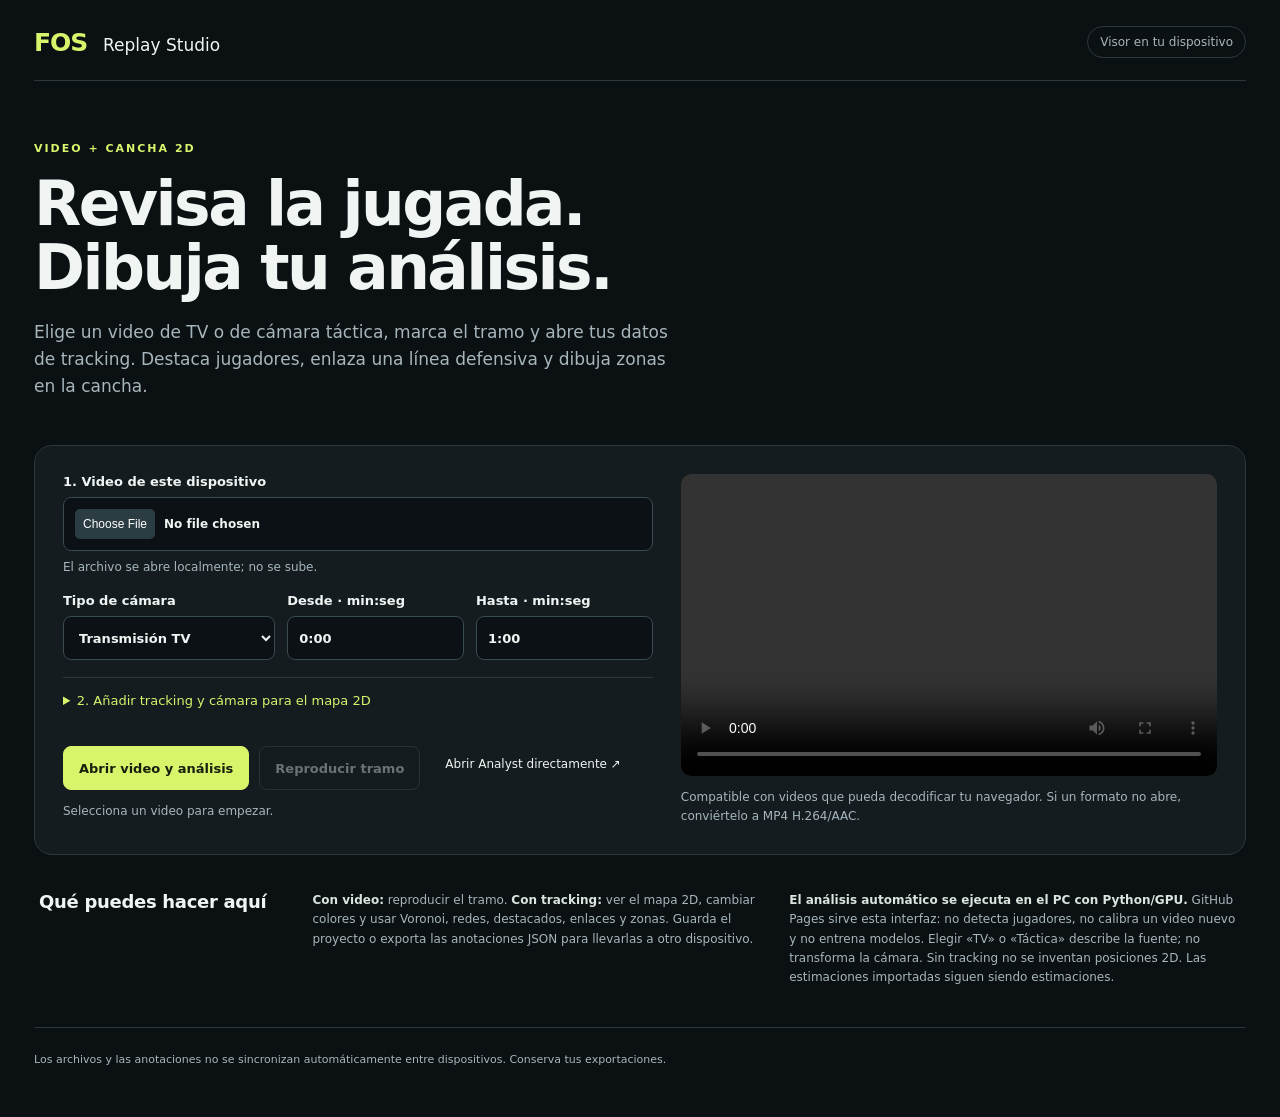
==== index.html @ 3560a3fd "Publish FOS static video and 2D analysis interface" ====
<!doctype html>
<html lang="es"><head><meta charset="utf-8"><meta name="viewport" content="width=device-width,initial-scale=1">
<meta http-equiv="Content-Security-Policy" content="default-src 'self'; script-src 'self'; style-src 'self'; img-src 'self' data: blob:; media-src 'self' blob:; connect-src 'none'; frame-src 'self'; object-src 'none'; base-uri 'self'; form-action 'none'">
<meta name="referrer" content="no-referrer"><title>FOS · Replay Studio</title><link rel="stylesheet" href="pages.css"></head>
<body><main>
<header><a class="brand" href="./">FOS <span>Replay Studio</span></a><span class="badge">Visor en tu dispositivo</span></header>
<section class="intro"><p class="eyebrow">VIDEO + CANCHA 2D</p><h1>Revisa la jugada.<br>Dibuja tu análisis.</h1><p>Elige un video de TV o de cámara táctica, marca el tramo y abre tus datos de tracking. Destaca jugadores, enlaza una línea defensiva y dibuja zonas en la cancha.</p></section>
<section class="setup" aria-label="Preparar el video">
<form id="setupForm">
<label class="file">1. Video de este dispositivo<input id="videoFile" type="file" accept="video/*,.mp4,.webm,.mov,.m4v,.mkv" required><span>El archivo se abre localmente; no se sube.</span></label>
<div class="fields"><label>Tipo de cámara<select id="cameraType"><option value="tv">Transmisión TV</option><option value="tactical">Cámara táctica</option></select></label><label>Desde · min:seg<input id="fromTime" value="0:00" inputmode="decimal" autocomplete="off" required></label><label>Hasta · min:seg<input id="toTime" value="1:00" inputmode="decimal" autocomplete="off" required></label></div>
<details><summary>2. Añadir tracking y cámara para el mapa 2D</summary><label>Tracking JSON/CSV y continuidad opcional<input id="trackingFiles" type="file" accept=".json,.csv,application/json,text/csv" multiple><span>Usa los archivos del mismo video y revisión. No se incluye ningún partido privado en esta web.</span></label><label>Homografías / cámara JSON · opcional<input id="cameraFile" type="file" accept=".json,application/json"><span>Necesario para superponer la cancha sobre la imagen. Un plano de TV que cambia requiere calibración por cuadro.</span></label></details>
<div class="actions"><button class="primary" id="openButton" type="submit">Abrir video y análisis</button><button id="previewButton" type="button" disabled>Reproducir tramo</button><a href="analyst.html">Abrir Analyst directamente ↗</a></div>
<p id="setupStatus" role="status" aria-live="polite">Selecciona un video para empezar.</p>
</form><div class="preview"><video id="preview" controls playsinline preload="metadata" aria-label="Vista previa del video seleccionado"></video><p id="videoMetadata">Compatible con videos que pueda decodificar tu navegador. Si un formato no abre, conviértelo a MP4 H.264/AAC.</p></div>
</section>
<section id="limits" class="limits"><h2>Qué puedes hacer aquí</h2><p><strong>Con video:</strong> reproducir el tramo. <strong>Con tracking:</strong> ver el mapa 2D, cambiar colores y usar Voronoi, redes, destacados, enlaces y zonas. Guarda el proyecto o exporta las anotaciones JSON para llevarlas a otro dispositivo.</p><p><strong>El análisis automático se ejecuta en el PC con Python/GPU.</strong> GitHub Pages sirve esta interfaz: no detecta jugadores, no calibra un video nuevo y no entrena modelos. Elegir «TV» o «Táctica» describe la fuente; no transforma la cámara. Sin tracking no se inventan posiciones 2D. Las estimaciones importadas siguen siendo estimaciones.</p></section>
<section id="workspace" hidden><div class="workspace-title"><h2>FOS Analyst</h2><span id="workspaceNote">Tus archivos permanecen en este navegador.</span></div><iframe id="analystFrame" title="FOS Analyst: video y cancha 2D" allow="fullscreen" loading="lazy"></iframe></section>
<footer>Los archivos y las anotaciones no se sincronizan automáticamente entre dispositivos. Conserva tus exportaciones.</footer>
</main><script type="module" src="pages-app.js"></script></body></html>
---- pages.css ----
:root{color-scheme:dark;--bg:#0b1012;--card:#141c20;--border:#2b383e;--text:#f0f4f3;--muted:#a7b6bd;--accent:#d8f46b;font-family:Inter,ui-sans-serif,system-ui,-apple-system,BlinkMacSystemFont,"Segoe UI",sans-serif}*{box-sizing:border-box}body{margin:0;background:var(--bg);color:var(--text)}main{max-width:1500px;margin:auto;padding:26px 34px}header,.actions,.workspace-title{display:flex;align-items:center;justify-content:space-between;gap:16px}header{border-bottom:1px solid var(--border);padding-bottom:22px}.brand{font-size:25px;font-weight:850;text-decoration:none;color:var(--accent);letter-spacing:-1px}.brand span{font-size:17px;font-weight:500;letter-spacing:0;color:var(--text);margin-left:8px}.badge{font-size:12px;border:1px solid var(--border);border-radius:24px;padding:8px 12px;color:var(--muted)}.intro{padding:48px 0 28px;max-width:760px}.eyebrow{color:var(--accent);font-size:11px;letter-spacing:2px;font-weight:800}h1{font-size:clamp(35px,4.8vw,62px);line-height:1.05;letter-spacing:-2.5px;margin:14px 0 18px}h2{font-size:18px;letter-spacing:-.3px}p{line-height:1.6;color:var(--muted)}.intro>p:last-child{font-size:17px;max-width:650px}.setup{display:grid;grid-template-columns:1.1fr 1fr;gap:28px;padding:28px;border:1px solid var(--border);border-radius:18px;background:var(--card)}label{display:block;font-size:13px;font-weight:650;margin-bottom:17px}label span{display:block;font-size:12px;color:var(--muted);font-weight:400;margin-top:7px;line-height:1.5}input,select,button{font:inherit}input,select{display:block;width:100%;background:#0b1114;color:var(--text);border:1px solid #3a4a52;border-radius:8px;padding:11px;margin-top:8px;min-height:44px}input[type=file]{font-size:12px}input::file-selector-button{background:#2c3c43;border:0;border-radius:5px;padding:8px;color:white;margin-right:9px}.fields{display:grid;grid-template-columns:1.2fr 1fr 1fr;gap:12px}details{border-top:1px solid var(--border);padding-top:15px;margin-bottom:20px}summary{cursor:pointer;font-size:13px;margin-bottom:18px;color:var(--accent)}button,.actions a{min-height:44px;padding:11px 15px;border-radius:8px;border:1px solid #42545e;background:transparent;color:var(--text);font-size:13px;font-weight:650;cursor:pointer}.actions{justify-content:flex-start;flex-wrap:wrap;gap:10px}.actions a{font-weight:400;text-decoration:none;border:0;font-size:12px}.primary{background:var(--accent);color:#17200c;border-color:var(--accent)}button:disabled{opacity:.4;cursor:default}a{color:var(--accent)}:focus-visible{outline:2px solid var(--accent);outline-offset:3px}.preview{display:flex;flex-direction:column;justify-content:center;min-width:0}.preview video{display:block;max-height:390px;aspect-ratio:16/9;width:100%;object-fit:contain;border-radius:10px;background:#050809}.preview p{font-size:12px;margin-bottom:0}.limits{display:grid;grid-template-columns:.55fr 1fr 1fr;gap:25px;padding:24px 5px 28px;border-bottom:1px solid var(--border)}.limits p{font-size:12px}.limits h2{margin-top:12px}.limits strong{color:#dae5df}#setupStatus{font-size:12px;min-height:20px;margin-bottom:0}.error{color:#ffad99!important}#workspace{margin-top:28px}.workspace-title{margin-bottom:10px}.workspace-title span{font-size:12px;color:var(--muted)}iframe{width:100%;height:90vh;min-height:720px;border:1px solid var(--border);border-radius:12px;background:var(--bg)}footer{padding:25px 0;font-size:11px;color:var(--muted)}[hidden]{display:none!important}@media(max-width:900px){main{padding:20px}.setup{grid-template-columns:1fr;padding:20px}.preview{order:-1}.limits{display:block}.limits p{font-size:13px}.intro{padding-top:30px}iframe{min-height:900px}.workspace-title{display:block}.badge{display:none}}@media(max-width:480px){main{padding:14px}.setup{padding:15px}.fields{grid-template-columns:1fr 1fr}.fields>label:first-child{grid-column:1/-1}h1{letter-spacing:-1.5px}.actions{align-items:stretch}.actions button{flex:1 1 140px}.brand span{font-size:15px}.preview video{max-height:230px}}
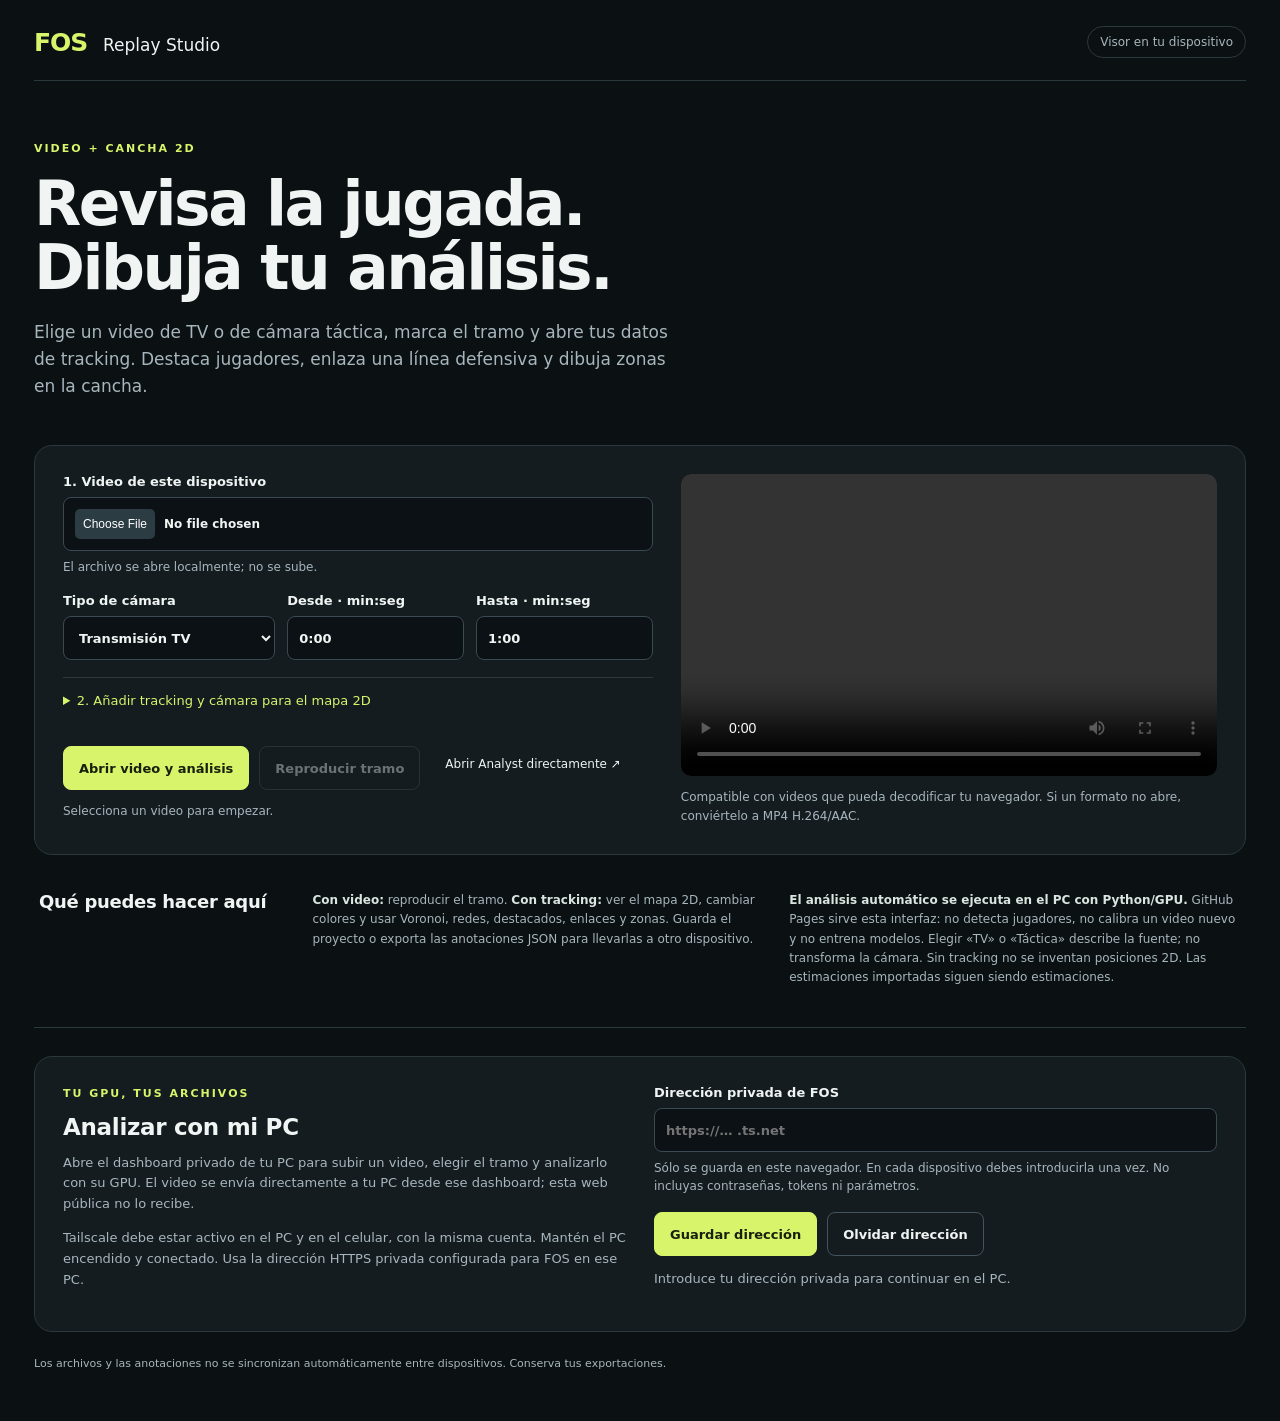
==== commit 069a8d6d: "Add private PC entry with device-local Tailscale URL" ====
--- a/index.html
+++ b/index.html
@@ -15,6 +15,10 @@
 </form><div class="preview"><video id="preview" controls playsinline preload="metadata" aria-label="Vista previa del video seleccionado"></video><p id="videoMetadata">Compatible con videos que pueda decodificar tu navegador. Si un formato no abre, conviértelo a MP4 H.264/AAC.</p></div>
 </section>
 <section id="limits" class="limits"><h2>Qué puedes hacer aquí</h2><p><strong>Con video:</strong> reproducir el tramo. <strong>Con tracking:</strong> ver el mapa 2D, cambiar colores y usar Voronoi, redes, destacados, enlaces y zonas. Guarda el proyecto o exporta las anotaciones JSON para llevarlas a otro dispositivo.</p><p><strong>El análisis automático se ejecuta en el PC con Python/GPU.</strong> GitHub Pages sirve esta interfaz: no detecta jugadores, no calibra un video nuevo y no entrena modelos. Elegir «TV» o «Táctica» describe la fuente; no transforma la cámara. Sin tracking no se inventan posiciones 2D. Las estimaciones importadas siguen siendo estimaciones.</p></section>
+<section id="privatePC" class="private-pc" aria-labelledby="privatePCTitle">
+<div><p class="eyebrow">TU GPU, TUS ARCHIVOS</p><h2 id="privatePCTitle">Analizar con mi PC</h2><p>Abre el dashboard privado de tu PC para subir un video, elegir el tramo y analizarlo con su GPU. El video se envía directamente a tu PC desde ese dashboard; esta web pública no lo recibe.</p><p>Tailscale debe estar activo en el PC y en el celular, con la misma cuenta. Mantén el PC encendido y conectado. Usa la dirección HTTPS privada configurada para FOS en ese PC.</p></div>
+<form id="privatePCForm" novalidate><label for="privatePCUrl">Dirección privada de FOS<input id="privatePCUrl" type="url" inputmode="url" autocomplete="off" spellcheck="false" autocapitalize="none" placeholder="https://… .ts.net" aria-describedby="privatePCHelp"><span id="privatePCHelp">Sólo se guarda en este navegador. En cada dispositivo debes introducirla una vez. No incluyas contraseñas, tokens ni parámetros.</span></label><div class="actions"><button class="primary" type="submit">Guardar dirección</button><a id="privatePCOpen" target="_blank" rel="noopener noreferrer" hidden>Abrir análisis en mi PC ↗</a><button id="privatePCForget" type="button">Olvidar dirección</button></div><p id="privatePCStatus" role="status" aria-live="polite">Introduce tu dirección privada para continuar en el PC.</p></form>
+</section>
 <section id="workspace" hidden><div class="workspace-title"><h2>FOS Analyst</h2><span id="workspaceNote">Tus archivos permanecen en este navegador.</span></div><iframe id="analystFrame" title="FOS Analyst: video y cancha 2D" allow="fullscreen" loading="lazy"></iframe></section>
 <footer>Los archivos y las anotaciones no se sincronizan automáticamente entre dispositivos. Conserva tus exportaciones.</footer>
 </main><script type="module" src="pages-app.js"></script></body></html>
--- a/pages.css
+++ b/pages.css
@@ -1 +1,3 @@
 :root{color-scheme:dark;--bg:#0b1012;--card:#141c20;--border:#2b383e;--text:#f0f4f3;--muted:#a7b6bd;--accent:#d8f46b;font-family:Inter,ui-sans-serif,system-ui,-apple-system,BlinkMacSystemFont,"Segoe UI",sans-serif}*{box-sizing:border-box}body{margin:0;background:var(--bg);color:var(--text)}main{max-width:1500px;margin:auto;padding:26px 34px}header,.actions,.workspace-title{display:flex;align-items:center;justify-content:space-between;gap:16px}header{border-bottom:1px solid var(--border);padding-bottom:22px}.brand{font-size:25px;font-weight:850;text-decoration:none;color:var(--accent);letter-spacing:-1px}.brand span{font-size:17px;font-weight:500;letter-spacing:0;color:var(--text);margin-left:8px}.badge{font-size:12px;border:1px solid var(--border);border-radius:24px;padding:8px 12px;color:var(--muted)}.intro{padding:48px 0 28px;max-width:760px}.eyebrow{color:var(--accent);font-size:11px;letter-spacing:2px;font-weight:800}h1{font-size:clamp(35px,4.8vw,62px);line-height:1.05;letter-spacing:-2.5px;margin:14px 0 18px}h2{font-size:18px;letter-spacing:-.3px}p{line-height:1.6;color:var(--muted)}.intro>p:last-child{font-size:17px;max-width:650px}.setup{display:grid;grid-template-columns:1.1fr 1fr;gap:28px;padding:28px;border:1px solid var(--border);border-radius:18px;background:var(--card)}label{display:block;font-size:13px;font-weight:650;margin-bottom:17px}label span{display:block;font-size:12px;color:var(--muted);font-weight:400;margin-top:7px;line-height:1.5}input,select,button{font:inherit}input,select{display:block;width:100%;background:#0b1114;color:var(--text);border:1px solid #3a4a52;border-radius:8px;padding:11px;margin-top:8px;min-height:44px}input[type=file]{font-size:12px}input::file-selector-button{background:#2c3c43;border:0;border-radius:5px;padding:8px;color:white;margin-right:9px}.fields{display:grid;grid-template-columns:1.2fr 1fr 1fr;gap:12px}details{border-top:1px solid var(--border);padding-top:15px;margin-bottom:20px}summary{cursor:pointer;font-size:13px;margin-bottom:18px;color:var(--accent)}button,.actions a{min-height:44px;padding:11px 15px;border-radius:8px;border:1px solid #42545e;background:transparent;color:var(--text);font-size:13px;font-weight:650;cursor:pointer}.actions{justify-content:flex-start;flex-wrap:wrap;gap:10px}.actions a{font-weight:400;text-decoration:none;border:0;font-size:12px}.primary{background:var(--accent);color:#17200c;border-color:var(--accent)}button:disabled{opacity:.4;cursor:default}a{color:var(--accent)}:focus-visible{outline:2px solid var(--accent);outline-offset:3px}.preview{display:flex;flex-direction:column;justify-content:center;min-width:0}.preview video{display:block;max-height:390px;aspect-ratio:16/9;width:100%;object-fit:contain;border-radius:10px;background:#050809}.preview p{font-size:12px;margin-bottom:0}.limits{display:grid;grid-template-columns:.55fr 1fr 1fr;gap:25px;padding:24px 5px 28px;border-bottom:1px solid var(--border)}.limits p{font-size:12px}.limits h2{margin-top:12px}.limits strong{color:#dae5df}#setupStatus{font-size:12px;min-height:20px;margin-bottom:0}.error{color:#ffad99!important}#workspace{margin-top:28px}.workspace-title{margin-bottom:10px}.workspace-title span{font-size:12px;color:var(--muted)}iframe{width:100%;height:90vh;min-height:720px;border:1px solid var(--border);border-radius:12px;background:var(--bg)}footer{padding:25px 0;font-size:11px;color:var(--muted)}[hidden]{display:none!important}@media(max-width:900px){main{padding:20px}.setup{grid-template-columns:1fr;padding:20px}.preview{order:-1}.limits{display:block}.limits p{font-size:13px}.intro{padding-top:30px}iframe{min-height:900px}.workspace-title{display:block}.badge{display:none}}@media(max-width:480px){main{padding:14px}.setup{padding:15px}.fields{grid-template-columns:1fr 1fr}.fields>label:first-child{grid-column:1/-1}h1{letter-spacing:-1.5px}.actions{align-items:stretch}.actions button{flex:1 1 140px}.brand span{font-size:15px}.preview video{max-height:230px}}
+
+.private-pc{display:grid;grid-template-columns:1fr 1fr;gap:28px;margin-top:28px;padding:28px;border:1px solid var(--border);border-radius:18px;background:var(--card)}.private-pc h2{font-size:23px;margin:8px 0}.private-pc p{font-size:13px}.private-pc .eyebrow{font-size:11px;margin-top:0}#privatePCStatus{min-height:20px;margin-bottom:0}#privatePCOpen{border:1px solid var(--accent);color:var(--accent);font-weight:650}@media(max-width:900px){.private-pc{grid-template-columns:1fr;padding:20px;gap:12px}}@media(max-width:480px){.private-pc{padding:15px}.private-pc .actions>*{flex:1 1 140px;text-align:center}}
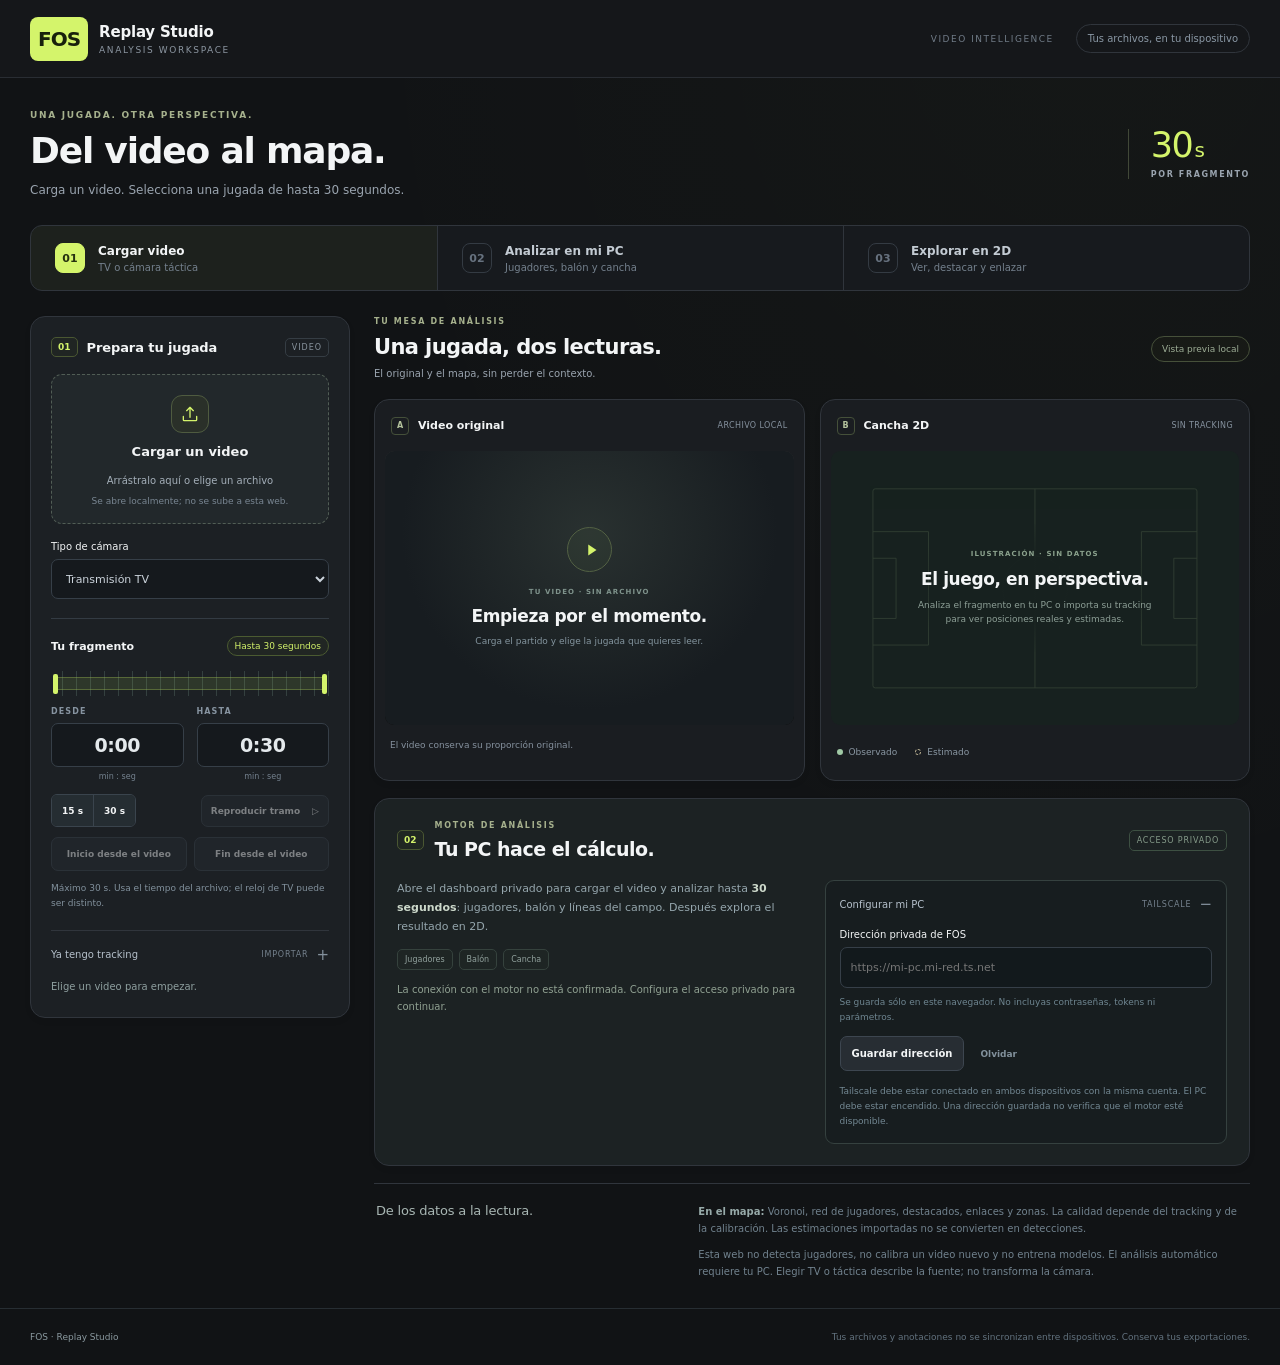
==== commit 46454b1e: "Refresh FOS analysis workspace for clips up to thirty seconds" ====
--- a/index.html
+++ b/index.html
@@ -1,24 +1,25 @@
-<!doctype html>
-<html lang="es"><head><meta charset="utf-8"><meta name="viewport" content="width=device-width,initial-scale=1">
-<meta http-equiv="Content-Security-Policy" content="default-src 'self'; script-src 'self'; style-src 'self'; img-src 'self' data: blob:; media-src 'self' blob:; connect-src 'none'; frame-src 'self'; object-src 'none'; base-uri 'self'; form-action 'none'">
-<meta name="referrer" content="no-referrer"><title>FOS · Replay Studio</title><link rel="stylesheet" href="pages.css"></head>
-<body><main>
-<header><a class="brand" href="./">FOS <span>Replay Studio</span></a><span class="badge">Visor en tu dispositivo</span></header>
-<section class="intro"><p class="eyebrow">VIDEO + CANCHA 2D</p><h1>Revisa la jugada.<br>Dibuja tu análisis.</h1><p>Elige un video de TV o de cámara táctica, marca el tramo y abre tus datos de tracking. Destaca jugadores, enlaza una línea defensiva y dibuja zonas en la cancha.</p></section>
-<section class="setup" aria-label="Preparar el video">
-<form id="setupForm">
-<label class="file">1. Video de este dispositivo<input id="videoFile" type="file" accept="video/*,.mp4,.webm,.mov,.m4v,.mkv" required><span>El archivo se abre localmente; no se sube.</span></label>
-<div class="fields"><label>Tipo de cámara<select id="cameraType"><option value="tv">Transmisión TV</option><option value="tactical">Cámara táctica</option></select></label><label>Desde · min:seg<input id="fromTime" value="0:00" inputmode="decimal" autocomplete="off" required></label><label>Hasta · min:seg<input id="toTime" value="1:00" inputmode="decimal" autocomplete="off" required></label></div>
-<details><summary>2. Añadir tracking y cámara para el mapa 2D</summary><label>Tracking JSON/CSV y continuidad opcional<input id="trackingFiles" type="file" accept=".json,.csv,application/json,text/csv" multiple><span>Usa los archivos del mismo video y revisión. No se incluye ningún partido privado en esta web.</span></label><label>Homografías / cámara JSON · opcional<input id="cameraFile" type="file" accept=".json,application/json"><span>Necesario para superponer la cancha sobre la imagen. Un plano de TV que cambia requiere calibración por cuadro.</span></label></details>
-<div class="actions"><button class="primary" id="openButton" type="submit">Abrir video y análisis</button><button id="previewButton" type="button" disabled>Reproducir tramo</button><a href="analyst.html">Abrir Analyst directamente ↗</a></div>
-<p id="setupStatus" role="status" aria-live="polite">Selecciona un video para empezar.</p>
-</form><div class="preview"><video id="preview" controls playsinline preload="metadata" aria-label="Vista previa del video seleccionado"></video><p id="videoMetadata">Compatible con videos que pueda decodificar tu navegador. Si un formato no abre, conviértelo a MP4 H.264/AAC.</p></div>
-</section>
-<section id="limits" class="limits"><h2>Qué puedes hacer aquí</h2><p><strong>Con video:</strong> reproducir el tramo. <strong>Con tracking:</strong> ver el mapa 2D, cambiar colores y usar Voronoi, redes, destacados, enlaces y zonas. Guarda el proyecto o exporta las anotaciones JSON para llevarlas a otro dispositivo.</p><p><strong>El análisis automático se ejecuta en el PC con Python/GPU.</strong> GitHub Pages sirve esta interfaz: no detecta jugadores, no calibra un video nuevo y no entrena modelos. Elegir «TV» o «Táctica» describe la fuente; no transforma la cámara. Sin tracking no se inventan posiciones 2D. Las estimaciones importadas siguen siendo estimaciones.</p></section>
-<section id="privatePC" class="private-pc" aria-labelledby="privatePCTitle">
-<div><p class="eyebrow">TU GPU, TUS ARCHIVOS</p><h2 id="privatePCTitle">Analizar con mi PC</h2><p>Abre el dashboard privado de tu PC para subir un video, elegir el tramo y analizarlo con su GPU. El video se envía directamente a tu PC desde ese dashboard; esta web pública no lo recibe.</p><p>Tailscale debe estar activo en el PC y en el celular, con la misma cuenta. Mantén el PC encendido y conectado. Usa la dirección HTTPS privada configurada para FOS en ese PC.</p></div>
-<form id="privatePCForm" novalidate><label for="privatePCUrl">Dirección privada de FOS<input id="privatePCUrl" type="url" inputmode="url" autocomplete="off" spellcheck="false" autocapitalize="none" placeholder="https://… .ts.net" aria-describedby="privatePCHelp"><span id="privatePCHelp">Sólo se guarda en este navegador. En cada dispositivo debes introducirla una vez. No incluyas contraseñas, tokens ni parámetros.</span></label><div class="actions"><button class="primary" type="submit">Guardar dirección</button><a id="privatePCOpen" target="_blank" rel="noopener noreferrer" hidden>Abrir análisis en mi PC ↗</a><button id="privatePCForget" type="button">Olvidar dirección</button></div><p id="privatePCStatus" role="status" aria-live="polite">Introduce tu dirección privada para continuar en el PC.</p></form>
-</section>
-<section id="workspace" hidden><div class="workspace-title"><h2>FOS Analyst</h2><span id="workspaceNote">Tus archivos permanecen en este navegador.</span></div><iframe id="analystFrame" title="FOS Analyst: video y cancha 2D" allow="fullscreen" loading="lazy"></iframe></section>
-<footer>Los archivos y las anotaciones no se sincronizan automáticamente entre dispositivos. Conserva tus exportaciones.</footer>
-</main><script type="module" src="pages-app.js"></script></body></html>
+<!doctype html>
+<html lang="es"><head><meta charset="utf-8"><meta name="viewport" content="width=device-width,initial-scale=1">
+<meta http-equiv="Content-Security-Policy" content="default-src 'self'; script-src 'self'; style-src 'self'; img-src 'self' data: blob:; media-src 'self' blob:; connect-src 'none'; frame-src 'self'; object-src 'none'; base-uri 'self'; form-action 'none'">
+<meta name="referrer" content="no-referrer"><title>FOS · Replay Studio</title><link rel="stylesheet" href="pages.css"></head>
+<body><main>
+<header class="topbar"><a class="brand" href="./"><span class="brand-mark">FOS</span><span>Replay Studio<small>Analysis workspace</small></span></a><div class="top-meta"><span class="top-caption">VIDEO INTELLIGENCE</span><span class="badge">Tus archivos, en tu dispositivo</span></div></header>
+<section class="page-intro"><div><p class="eyebrow">UNA JUGADA. OTRA PERSPECTIVA.</p><h1>Del video al mapa.</h1><p id="pipelineStatus" role="status" aria-live="polite">Carga un video, elige hasta 30 segundos y lleva la jugada a tu espacio de análisis.</p></div><span class="session-limit">30<span>s</span><small>POR FRAGMENTO</small></span></section>
+<ol id="pipelineStepper" class="workflow-steps" aria-label="Flujo de análisis"><li id="stepLoad" data-state="active" aria-current="step"><span class="step-number">01</span><div><strong>Cargar video</strong><small>TV o cámara táctica</small></div></li><li id="stepAnalyze" data-state="pending"><span class="step-number">02</span><div><strong>Analizar en mi PC</strong><small>Jugadores, balón y cancha</small></div></li><li id="step2D" data-state="pending"><span class="step-number">03</span><div><strong>Explorar en 2D</strong><small>Ver, destacar y enlazar</small></div></li></ol>
+<div class="public-layout">
+<section class="card setup" aria-label="Preparar el video"><form id="setupForm"><div class="section-title"><span class="section-number">01</span><h2>Prepara tu jugada</h2><span class="mini-label">VIDEO</span></div>
+<label class="dropzone" id="dropzone" for="videoFile"><span class="upload-icon" aria-hidden="true"><svg viewBox="0 0 24 24"><path d="M12 16V4m-4 4 4-4 4 4M4 15v4a1 1 0 0 0 1 1h14a1 1 0 0 0 1-1v-4"/></svg></span><strong>Cargar un video</strong><span>Arrástralo aquí o elige un archivo</span><small>Se abre localmente; no se sube a esta web.</small><input id="videoFile" type="file" accept="video/*,.mp4,.webm,.mov,.m4v,.mkv" required></label>
+<label class="field camera-field">Tipo de cámara<select id="cameraType"><option value="tv">Transmisión TV</option><option value="tactical">Cámara táctica</option></select></label>
+<div class="clip-editor"><div class="range-heading"><h3>Tu fragmento</h3><span id="clipDuration" class="pill">Hasta 30 s</span></div><div class="clip-rail" aria-hidden="true"><span></span><i></i><span></span></div><div class="time-fields"><label for="fromTime">DESDE<input id="fromTime" value="0:00" inputmode="decimal" autocomplete="off" required><small>min : seg</small></label><label for="toTime">HASTA<input id="toTime" value="0:30" inputmode="decimal" autocomplete="off" required><small>min : seg</small></label></div><div class="range-shortcuts"><div class="presets" aria-label="Duración del fragmento"><button type="button" data-clip-seconds="15">15 s</button><button type="button" data-clip-seconds="30" aria-pressed="true">30 s</button></div><button id="previewButton" type="button" disabled>Reproducir tramo <span aria-hidden="true">▷</span></button></div><div class="mark-actions"><button id="markStart" type="button" disabled>Inicio desde el video</button><button id="markEnd" type="button" disabled>Fin desde el video</button></div><p class="hint">Máximo 30 s. Usa el tiempo del archivo; el reloj de TV puede ser distinto.</p></div>
+<details class="imports"><summary>Ya tengo tracking <span>IMPORTAR</span></summary><div class="imports-body"><label>Tracking JSON / CSV<input id="trackingFiles" type="file" accept=".json,.csv,application/json,text/csv" multiple><span>Selecciona tracking y continuidad del mismo video y revisión.</span></label><label>Cámara / homografías JSON<input id="cameraFile" type="file" accept=".json,application/json"><span>Para superponer la cancha sobre la imagen.</span></label><button id="openButton" type="submit">Abrir 2D con tracking <span aria-hidden="true">↗</span></button><a class="text-link" href="analyst.html">Abrir Analyst directamente ↗</a></div></details>
+<p id="setupStatus" class="status-line" role="status" aria-live="polite">Elige un video para empezar.</p></form></section>
+<div class="public-stage"><div class="workspace-heading"><div><p class="eyebrow">TU MESA DE ANÁLISIS</p><h2>Una jugada, dos lecturas.</h2><p>El original y el mapa, sin perder el contexto.</p></div><span class="status-badge">Vista previa local</span></div>
+<div class="preview-grid"><article class="card preview"><div class="pane-heading"><h2><span class="pane-number">A</span>Video original</h2><span class="subtle">ARCHIVO LOCAL</span></div><div class="preview-surface"><video id="preview" controls playsinline preload="metadata" aria-label="Vista previa del video seleccionado"></video><div id="previewEmpty" class="preview-empty"><span class="empty-play" aria-hidden="true"><svg viewBox="0 0 24 24"><path d="m9 6 9 6-9 6z"/></svg></span><span class="empty-kicker">TU VIDEO · SIN ARCHIVO</span><strong>Empieza por el momento.</strong><p>Carga el partido y elige la jugada que quieres leer.</p></div></div><p id="videoMetadata">El video conserva su proporción original.</p></article>
+<article class="card pitch-preview"><div class="pane-heading"><h2><span class="pane-number">B</span>Cancha 2D</h2><span class="subtle">SIN TRACKING</span></div><div class="pitch-placeholder"><svg class="empty-field-svg" viewBox="0 0 320 208" aria-hidden="true"><rect x="20" y="18" width="280" height="172" rx="2"/><path d="M160 18v172M20 55h48v98H20M300 55h-48v98h48M20 78h20v52H20M300 78h-20v52h20"/><circle cx="160" cy="104" r="28"/><circle cx="160" cy="104" r="1.5"/></svg><div class="empty-copy"><span class="empty-kicker">ILUSTRACIÓN · SIN DATOS</span><strong>El juego, en perspectiva.</strong><p>Analiza el fragmento en tu PC o importa su tracking para ver posiciones reales y estimadas.</p></div></div><div class="pitch-caption"><span><i class="observed-dot"></i>Observado</span><span><i class="estimated-dot"></i>Estimado</span></div></article></div>
+<section id="privatePC" class="card private-pc" aria-labelledby="privatePCTitle"><div class="engine-heading"><span class="section-number">02</span><div><p class="eyebrow">MOTOR DE ANÁLISIS</p><h2 id="privatePCTitle">Tu PC hace el cálculo.</h2></div><span class="engine-tag">ACCESO PRIVADO</span></div><div class="engine-body"><div class="engine-copy"><p>Abre el dashboard privado para cargar el video y analizar hasta <strong>30 segundos</strong>: jugadores, balón y líneas del campo. Después explora el resultado en 2D.</p><div class="analysis-scope"><span>Jugadores</span><span>Balón</span><span>Cancha</span></div><a id="privatePCOpen" class="primary" target="_blank" rel="noopener noreferrer" hidden>Analizar con mi PC <span aria-hidden="true">↗</span></a><p id="privatePCStatus" class="status-line" role="status" aria-live="polite">La conexión con el motor no está confirmada. Configura el acceso privado para continuar.</p></div>
+<details id="privatePCSetup" class="connection-config" open><summary>Configurar mi PC <span>TAILSCALE</span></summary><form id="privatePCForm" novalidate><label for="privatePCUrl">Dirección privada de FOS<input id="privatePCUrl" type="url" inputmode="url" autocomplete="off" spellcheck="false" autocapitalize="none" placeholder="https://mi-pc.mi-red.ts.net" aria-describedby="privatePCHelp"><span id="privatePCHelp">Se guarda sólo en este navegador. No incluyas contraseñas, tokens ni parámetros.</span></label><div class="connection-actions"><button type="submit">Guardar dirección</button><button id="privatePCForget" class="text-button" type="button">Olvidar</button></div><p class="hint">Tailscale debe estar conectado en ambos dispositivos con la misma cuenta. El PC debe estar encendido. Una dirección guardada no verifica que el motor esté disponible.</p></form></details></div></section>
+<section id="workspace" hidden><div class="workspace-title"><div><p class="eyebrow">03 / VISUALIZACIÓN</p><h2>FOS Analyst</h2></div><span id="workspaceNote">Los datos y las anotaciones permanecen en este navegador.</span></div><iframe id="analystFrame" title="FOS Analyst: video y cancha 2D" allow="fullscreen" loading="lazy"></iframe></section>
+<section id="limits" class="limits"><h2>De los datos a la lectura.</h2><div><p><strong>En el mapa:</strong> Voronoi, red de jugadores, destacados, enlaces y zonas. La calidad depende del tracking y de la calibración. Las estimaciones importadas no se convierten en detecciones.</p><p>Esta web no detecta jugadores, no calibra un video nuevo y no entrena modelos. El análisis automático requiere tu PC. Elegir TV o táctica describe la fuente; no transforma la cámara.</p></div></section>
+</div></div>
+<footer><span>FOS · Replay Studio</span><span>Tus archivos y anotaciones no se sincronizan entre dispositivos. Conserva tus exportaciones.</span></footer>
+</main><script type="module" src="pages-app.js"></script></body></html>
--- a/pages.css
+++ b/pages.css
@@ -1,3 +1,8 @@
-:root{color-scheme:dark;--bg:#0b1012;--card:#141c20;--border:#2b383e;--text:#f0f4f3;--muted:#a7b6bd;--accent:#d8f46b;font-family:Inter,ui-sans-serif,system-ui,-apple-system,BlinkMacSystemFont,"Segoe UI",sans-serif}*{box-sizing:border-box}body{margin:0;background:var(--bg);color:var(--text)}main{max-width:1500px;margin:auto;padding:26px 34px}header,.actions,.workspace-title{display:flex;align-items:center;justify-content:space-between;gap:16px}header{border-bottom:1px solid var(--border);padding-bottom:22px}.brand{font-size:25px;font-weight:850;text-decoration:none;color:var(--accent);letter-spacing:-1px}.brand span{font-size:17px;font-weight:500;letter-spacing:0;color:var(--text);margin-left:8px}.badge{font-size:12px;border:1px solid var(--border);border-radius:24px;padding:8px 12px;color:var(--muted)}.intro{padding:48px 0 28px;max-width:760px}.eyebrow{color:var(--accent);font-size:11px;letter-spacing:2px;font-weight:800}h1{font-size:clamp(35px,4.8vw,62px);line-height:1.05;letter-spacing:-2.5px;margin:14px 0 18px}h2{font-size:18px;letter-spacing:-.3px}p{line-height:1.6;color:var(--muted)}.intro>p:last-child{font-size:17px;max-width:650px}.setup{display:grid;grid-template-columns:1.1fr 1fr;gap:28px;padding:28px;border:1px solid var(--border);border-radius:18px;background:var(--card)}label{display:block;font-size:13px;font-weight:650;margin-bottom:17px}label span{display:block;font-size:12px;color:var(--muted);font-weight:400;margin-top:7px;line-height:1.5}input,select,button{font:inherit}input,select{display:block;width:100%;background:#0b1114;color:var(--text);border:1px solid #3a4a52;border-radius:8px;padding:11px;margin-top:8px;min-height:44px}input[type=file]{font-size:12px}input::file-selector-button{background:#2c3c43;border:0;border-radius:5px;padding:8px;color:white;margin-right:9px}.fields{display:grid;grid-template-columns:1.2fr 1fr 1fr;gap:12px}details{border-top:1px solid var(--border);padding-top:15px;margin-bottom:20px}summary{cursor:pointer;font-size:13px;margin-bottom:18px;color:var(--accent)}button,.actions a{min-height:44px;padding:11px 15px;border-radius:8px;border:1px solid #42545e;background:transparent;color:var(--text);font-size:13px;font-weight:650;cursor:pointer}.actions{justify-content:flex-start;flex-wrap:wrap;gap:10px}.actions a{font-weight:400;text-decoration:none;border:0;font-size:12px}.primary{background:var(--accent);color:#17200c;border-color:var(--accent)}button:disabled{opacity:.4;cursor:default}a{color:var(--accent)}:focus-visible{outline:2px solid var(--accent);outline-offset:3px}.preview{display:flex;flex-direction:column;justify-content:center;min-width:0}.preview video{display:block;max-height:390px;aspect-ratio:16/9;width:100%;object-fit:contain;border-radius:10px;background:#050809}.preview p{font-size:12px;margin-bottom:0}.limits{display:grid;grid-template-columns:.55fr 1fr 1fr;gap:25px;padding:24px 5px 28px;border-bottom:1px solid var(--border)}.limits p{font-size:12px}.limits h2{margin-top:12px}.limits strong{color:#dae5df}#setupStatus{font-size:12px;min-height:20px;margin-bottom:0}.error{color:#ffad99!important}#workspace{margin-top:28px}.workspace-title{margin-bottom:10px}.workspace-title span{font-size:12px;color:var(--muted)}iframe{width:100%;height:90vh;min-height:720px;border:1px solid var(--border);border-radius:12px;background:var(--bg)}footer{padding:25px 0;font-size:11px;color:var(--muted)}[hidden]{display:none!important}@media(max-width:900px){main{padding:20px}.setup{grid-template-columns:1fr;padding:20px}.preview{order:-1}.limits{display:block}.limits p{font-size:13px}.intro{padding-top:30px}iframe{min-height:900px}.workspace-title{display:block}.badge{display:none}}@media(max-width:480px){main{padding:14px}.setup{padding:15px}.fields{grid-template-columns:1fr 1fr}.fields>label:first-child{grid-column:1/-1}h1{letter-spacing:-1.5px}.actions{align-items:stretch}.actions button{flex:1 1 140px}.brand span{font-size:15px}.preview video{max-height:230px}}
-
-.private-pc{display:grid;grid-template-columns:1fr 1fr;gap:28px;margin-top:28px;padding:28px;border:1px solid var(--border);border-radius:18px;background:var(--card)}.private-pc h2{font-size:23px;margin:8px 0}.private-pc p{font-size:13px}.private-pc .eyebrow{font-size:11px;margin-top:0}#privatePCStatus{min-height:20px;margin-bottom:0}#privatePCOpen{border:1px solid var(--accent);color:var(--accent);font-weight:650}@media(max-width:900px){.private-pc{grid-template-columns:1fr;padding:20px;gap:12px}}@media(max-width:480px){.private-pc{padding:15px}.private-pc .actions>*{flex:1 1 140px;text-align:center}}
+/* FOS workspace — browser-only entry, no remote assets or generated data. */
+:root{color-scheme:dark;--bg:#111315;--card:#1a1d21;--card2:#22262b;--border:#30353c;--text:#f3f5f6;--muted:#9aa4af;--accent:#d4f46b;--dark:#18200c;--radius:15px;font-family:ui-sans-serif,system-ui,-apple-system,BlinkMacSystemFont,"Segoe UI",sans-serif;font-size:14px}*{box-sizing:border-box}body{margin:0;background:var(--bg);color:var(--text);background-image:radial-gradient(ellipse at 85% 0%,#d4f46b05,transparent 50%)}main{max-width:1680px;margin:auto}a{color:inherit;text-decoration:none}button,input,select{font:inherit}button,a,input,select,summary{touch-action:manipulation}button,summary{cursor:pointer}button:disabled{opacity:.45;cursor:default}h1,h2,h3,p{margin:0}p{line-height:1.6;color:var(--muted)}[hidden]{display:none!important}:focus-visible{outline:2px solid var(--accent);outline-offset:3px}.topbar{min-height:78px;padding:16px 30px;border-bottom:1px solid #292d33;background:#15171a;display:flex;align-items:center;justify-content:space-between;gap:20px}.brand{display:flex;align-items:center;gap:11px;font-size:15px;font-weight:650;letter-spacing:-.2px}.brand-mark{font-size:20px;letter-spacing:-1px;font-weight:900;padding:10px 8px;border-radius:8px;color:var(--dark);background:var(--accent)}.brand small{display:block;font-size:9px;letter-spacing:1.6px;font-weight:500;color:#8c96a1;margin-top:4px;text-transform:uppercase}.top-meta{display:flex;align-items:center;gap:22px}.top-caption{font-size:9px;letter-spacing:1.5px;color:#717c88}.badge{font-size:10px;color:#8a98a5;border:1px solid var(--border);border-radius:20px;padding:8px 11px}.page-intro{padding:30px 30px 25px;display:flex;align-items:center;justify-content:space-between;gap:24px}.eyebrow{font-size:9px;letter-spacing:1.7px;font-weight:650;color:#a6b18d;margin-bottom:9px}.page-intro h1{font-size:36px;font-weight:650;line-height:1.1;letter-spacing:-1.2px}.page-intro>div>p:last-child{font-size:12px;margin-top:10px;max-width:670px}.session-limit{font-size:35px;color:var(--accent);letter-spacing:-1.5px;line-height:.95;font-variant-numeric:tabular-nums;padding-left:22px;border-left:1px solid #414838}.session-limit>span{font-size:20px;margin-left:2px}.session-limit small{display:block;font-size:8px;letter-spacing:1.6px;font-weight:600;color:var(--muted);margin-top:9px}.workflow-steps{margin:0 30px 25px;padding:0;list-style:none;display:grid;grid-template-columns:repeat(3,minmax(0,1fr));border:1px solid var(--border);border-radius:12px;background:#171a1e;overflow:hidden}.workflow-steps li{display:flex;align-items:center;gap:13px;padding:17px 24px;min-width:0}.workflow-steps li+li{border-left:1px solid var(--border)}.step-number{color:#67727f;font-size:11px;font-weight:650;border:1px solid #343b43;width:30px;height:30px;border-radius:8px;display:grid;place-items:center;flex-shrink:0;font-variant-numeric:tabular-nums}.workflow-steps strong{display:block;font-size:12px;font-weight:600;color:#c3cbd3}.workflow-steps small{display:block;font-size:10px;color:#74808d;margin-top:4px}.workflow-steps [aria-current=step],.workflow-steps [data-state=active]{background:#d4f40708}.workflow-steps [aria-current=step] .step-number,.workflow-steps [data-state=active] .step-number{background:var(--accent);border-color:var(--accent);color:#263110}.workflow-steps [data-state=complete] .step-number{color:var(--accent);border-color:#647837}.workflow-steps [aria-current=step] strong,.workflow-steps [data-state=active] strong{color:var(--text)}
+.public-layout{padding:0 30px 28px;display:grid;grid-template-columns:320px minmax(0,1fr);gap:24px;align-items:start}.card{background:var(--card);border:1px solid var(--border);border-radius:var(--radius);overflow:hidden;box-shadow:0 3px 8px #00000008}.setup{background:#1c2024;padding:20px;min-width:0}.section-title{display:flex;align-items:center;gap:9px;margin-bottom:17px}.section-title h2{font-size:13px;font-weight:650;letter-spacing:-.1px}.section-number{font-size:9px;border:1px solid #4a5732;border-radius:5px;background:#d4f40706;padding:4px 6px;color:var(--accent);font-weight:650;flex:none}.mini-label{margin-left:auto;border:1px solid #353d44;border-radius:5px;padding:4px 6px;font-size:8px;letter-spacing:1px;color:#89949e}.dropzone{background:#22282b;border:1px dashed #515d55;border-radius:11px;display:flex;flex-direction:column;align-items:center;gap:7px;padding:20px 10px 17px;margin-bottom:17px;text-align:center;position:relative;cursor:pointer}.dropzone:hover,.dropzone.dragging{background:#2a3229;border-color:var(--accent)}.dropzone:focus-within{outline:2px solid var(--accent);outline-offset:3px}.dropzone input{position:absolute;width:1px;height:1px;opacity:0;padding:0;margin:0;min-height:0;inset:auto 50% 15px}.upload-icon{display:grid;place-items:center;border:1px solid #4f5b40;background:#d4f4070a;width:38px;height:38px;border-radius:11px;margin-bottom:4px}.upload-icon svg{width:20px;height:20px;fill:none;stroke:var(--accent);stroke-width:1.6;stroke-linecap:round;stroke-linejoin:round}.dropzone strong{font-size:13px;font-weight:600}.dropzone>span:not(.upload-icon){font-size:10px;color:#a4afb9}.dropzone>small{font-size:9px;color:#788591}.field,label{display:block;font-size:10px;font-weight:500}.field{margin-top:13px}input,select{display:block;width:100%;min-width:0;min-height:40px;padding:10px;color:#cbd3db;background:#15191d;border:1px solid #363f48;border-radius:7px;margin-top:7px;font-size:11px}select{width:100%}.clip-editor{margin-top:19px;border-top:1px solid #333b43;padding-top:17px}.range-heading{display:flex;align-items:center;justify-content:space-between;margin-bottom:15px}.range-heading h3{font-size:11px;font-weight:600}.pill{font-size:9px;padding:4px 7px;border:1px solid #4b5b31;border-radius:20px;color:var(--accent);background:#d4f40707;font-variant-numeric:tabular-nums}.clip-rail{height:25px;display:flex;align-items:center;padding:0 2px;margin-bottom:11px;background:repeating-linear-gradient(90deg,transparent 0 11px,#34403f 11px 12px,transparent 12px 14px)}.clip-rail>i{height:13px;flex:1;background:#a5c75422;border-block:1px solid #95b24f66}.clip-rail>span{width:5px;height:20px;background:var(--accent);border-radius:2px;z-index:1}.time-fields{display:grid;grid-template-columns:1fr 1fr;gap:13px}.time-fields label{font-size:8px;letter-spacing:1.1px;color:#8794a1;font-weight:600}.time-fields input{font-size:19px;font-weight:550;text-align:center;letter-spacing:-.4px;font-variant-numeric:tabular-nums;padding:9px 7px;min-height:44px;color:#e4e9ec}.time-fields small{display:block;text-align:center;font-size:8px;letter-spacing:0;font-weight:400;color:#74818e;margin-top:5px}.range-shortcuts,.mark-actions{display:flex;gap:8px;align-items:center;margin-top:13px}.presets{display:flex;border:1px solid #3a444d;border-radius:6px;overflow:hidden}.presets button{font-size:9px;padding:7px 10px;min-height:31px;border:0;border-radius:0;background:#252d32}.presets button[aria-pressed=true]{color:var(--accent);background:#d4f40710}.presets button+button{border-left:1px solid #3a444d}.range-shortcuts>button{margin-left:auto;font-size:9px;min-height:32px;padding:7px 9px}.range-shortcuts>button span{margin-left:4px}.mark-actions{gap:7px;margin-top:10px}.mark-actions button{flex:1;min-height:34px;font-size:9px;padding:7px 3px}.hint{font-size:9px;color:#81909c;line-height:1.65;margin-top:10px}button,.text-link{display:inline-flex;align-items:center;justify-content:center;gap:8px;border:1px solid #3d4650;background:#272d33;color:var(--text);border-radius:7px;padding:10px 13px;min-height:38px;font-size:11px;font-weight:550}button:hover:not(:disabled){border-color:#687653;background:#323b40}.imports{margin-top:19px;border-top:1px solid var(--border);padding-top:15px}.imports summary,.connection-config summary{font-size:10px;color:#b5c0cb;cursor:pointer;list-style:none;display:flex;align-items:center;gap:8px}.imports summary>span,.connection-config summary>span{margin-left:auto;font-size:8px;letter-spacing:.8px;color:#74808c}.imports summary::after,.connection-config summary::after{content:'+';font-size:15px;color:#83909c}.imports[open] summary::after,.connection-config[open] summary::after{content:'−'}.imports-body{padding-top:17px}.imports-body label+label{margin-top:15px}.imports-body label>span,label>span:not(.upload-icon){display:block;margin-top:7px;font-weight:400;font-size:9px;line-height:1.6;color:#83909e}.imports input[type=file]{font-size:9px;padding:8px;width:100%}.imports input::file-selector-button{font:inherit;border:0;border-radius:4px;background:#313d43;color:#cfd9df;padding:7px;margin-right:7px}.imports #openButton{margin-top:15px;width:100%;font-size:10px}.text-link{display:flex;font-size:9px;border:0;background:transparent;color:#889a9a;margin-top:5px;padding:7px;min-height:25px}.status-line{font-size:10px;line-height:1.65;color:#8e9f9f;min-height:18px;margin-top:15px}.error{color:#ffab91!important}
+.public-stage{display:flex;flex-direction:column;gap:17px;min-width:0}.workspace-heading{display:flex;align-items:center;justify-content:space-between;gap:20px;min-height:52px}.workspace-heading .eyebrow{font-size:8px;margin-bottom:6px}.workspace-heading h2{font-size:21px;letter-spacing:-.6px;font-weight:600;line-height:1.2}.workspace-heading p:last-child{font-size:10px;margin-top:6px}.status-badge{font-size:9px;color:#9dad96;border:1px solid #46503a;border-radius:20px;padding:7px 10px;background:#d4f40704;white-space:nowrap}.preview-grid{display:grid;grid-template-columns:repeat(2,minmax(0,1fr));gap:15px}.preview-grid:has(#preview[src]){grid-template-columns:1fr}.preview-grid:has(#preview[src]) .pitch-preview{display:none}.pane-heading{display:flex;align-items:center;justify-content:space-between;gap:10px;min-height:51px;padding:15px 16px}.pane-heading h2{display:flex;align-items:center;gap:9px;font-size:11px;font-weight:550}.pane-number{display:grid;place-items:center;width:18px;height:18px;font-size:8px;color:#b5c49e;border:1px solid #45503a;border-radius:4px}.subtle{font-size:8px;color:#85919e;letter-spacing:.4px}.preview-surface,.pitch-placeholder{position:relative;margin:0 10px;aspect-ratio:112/75;background:#101417;border-radius:9px;overflow:hidden}.preview-surface video{display:block;width:100%;height:100%;object-fit:contain;max-height:370px}.preview-grid:has(#preview[src]) .preview-surface{aspect-ratio:16/9;max-height:370px}.preview-empty{position:absolute;inset:0;display:flex;align-items:center;justify-content:center;flex-direction:column;gap:8px;background:radial-gradient(ellipse at 50% 30%,#293130,#171c20 65%);padding:20px;text-align:center;pointer-events:none}#preview[src]+.preview-empty{display:none}.empty-play{display:grid;place-items:center;width:45px;height:45px;border:1px solid #536144;border-radius:50%;background:#c5ed6d08;color:var(--accent);margin-bottom:7px}.empty-play svg{width:22px;height:22px;fill:currentColor;margin-left:3px}.empty-kicker{font-size:7px;letter-spacing:1.1px;color:#7f938c;font-weight:600;line-height:1.5}.preview-empty strong,.empty-copy strong{font-size:17px;font-weight:550;letter-spacing:-.4px}.preview-empty p{font-size:9px;line-height:1.7;max-width:230px;color:#84959f}.preview #videoMetadata{padding:13px 15px;min-height:55px;font-size:9px;color:#85919e;line-height:1.6}.pitch-placeholder{background:#17211f;display:flex;align-items:center;justify-content:center;padding:20px}.empty-field-svg{position:absolute;width:93%;height:88%;inset:6% 3.5%;fill:none;stroke:#bbda9c;stroke-width:.8;opacity:.15}.empty-copy{position:relative;display:flex;flex-direction:column;gap:9px;max-width:245px;text-align:center;background:radial-gradient(ellipse,#17211ff5 30%,#17211f00 76%);padding:25px 3px}.empty-copy .empty-kicker{color:#8ba28d}.empty-copy p{font-size:9px;line-height:1.6;color:#8d9f96}.pitch-caption{display:flex;align-items:center;gap:18px;min-height:55px;padding:13px 16px;font-size:9px;color:#8a97a3}.pitch-caption>span{display:flex;align-items:center;gap:6px}.pitch-caption i{display:inline-block;width:6px;height:6px;border-radius:50%}.observed-dot{background:#a0c9a5}.estimated-dot{border:1px dashed #b6ac8f}
+.private-pc{padding:21px 22px;background:#1c2223}.engine-heading{display:flex;align-items:center;gap:11px}.engine-heading .eyebrow{font-size:8px;margin-bottom:5px}.engine-heading h2{font-size:19px;font-weight:550;letter-spacing:-.5px;line-height:1.2}.engine-tag{margin-left:auto;font-size:8px;letter-spacing:.8px;color:#869b8a;border:1px solid #3d5042;border-radius:5px;padding:5px 7px;white-space:nowrap}.engine-body{display:grid;grid-template-columns:1fr 1fr;gap:25px;margin-top:20px}.engine-copy>p{font-size:11px;line-height:1.7;color:#95a6ad}.engine-copy strong{color:#ccd8ca;font-weight:550}.analysis-scope{display:flex;gap:6px;flex-wrap:wrap;margin-top:13px}.analysis-scope span{font-size:8px;color:#91a19d;border:1px solid #35423d;border-radius:5px;padding:5px 7px;background:#92b86905}.primary{display:flex;align-items:center;justify-content:center;gap:9px;background:var(--accent);color:var(--dark);border:1px solid var(--accent);border-radius:8px;min-height:44px;padding:12px 15px;font-size:12px;font-weight:700;cursor:pointer;margin-top:18px}.primary>span{margin-left:auto;font-size:17px}.primary:hover{background:#e0fa8f}.engine-copy .status-line{margin-top:11px;font-size:10px;color:#90a192}.connection-config{min-width:0;border:1px solid #35413f;background:#171d1f;border-radius:9px;padding:14px}.connection-config summary{font-size:10px}.connection-config form{margin-top:16px}.connection-config label{font-size:10px}.connection-config input{font-size:11px;background:#12191c;min-height:41px}.connection-config label>span{font-size:9px;color:#6e8590}.connection-actions{display:flex;align-items:center;gap:10px;margin-top:12px}.connection-actions button{font-size:10px;min-height:35px;padding:8px 11px}.connection-actions .text-button{font-size:9px;background:transparent;border-color:transparent;color:#82919c;padding-inline:5px}.connection-config .hint{font-size:9px;color:#738893;margin-top:13px}.limits{display:grid;grid-template-columns:.55fr 1fr;gap:20px;padding:19px 2px 0;border-top:1px solid var(--border)}.limits h2{font-size:13px;font-weight:500;letter-spacing:-.2px;color:#a8b6b3}.limits p{font-size:10px;color:#71828e;line-height:1.7}.limits p+p{margin-top:9px}.limits strong{color:#97aaa9;font-weight:550}#workspace{margin-top:3px}.workspace-title{display:flex;align-items:center;justify-content:space-between;gap:18px;margin:0 2px 12px}.workspace-title .eyebrow{font-size:8px;margin-bottom:5px}.workspace-title h2{font-size:21px;letter-spacing:-.5px;font-weight:550}.workspace-title>span{font-size:10px;color:#81929c;line-height:1.6;max-width:60%;text-align:right}iframe{display:block;width:100%;height:85vh;min-height:720px;border:1px solid var(--border);border-radius:12px;background:#15191b}body[data-workspace=open] .preview-grid,body:has(#workspace:not([hidden])) .preview-grid{display:none}footer{display:flex;justify-content:space-between;align-items:center;gap:20px;font-size:9px;line-height:1.6;color:#62727e;padding:21px 30px;border-top:1px solid #272e33}footer>span:first-child{color:#8a999f;white-space:nowrap}
+@media(max-width:1120px){.top-caption{display:none}.public-layout{grid-template-columns:290px minmax(0,1fr);gap:18px;padding-inline:22px}.page-intro{padding-inline:22px}.topbar{padding-inline:22px}.workflow-steps{margin-inline:22px}.workflow-steps li{padding:15px 18px}.engine-body{grid-template-columns:1fr;gap:19px}.engine-heading h2{font-size:18px}.engine-tag{font-size:7px}.preview-grid{grid-template-columns:1fr}.pitch-preview{display:none}.preview-surface{aspect-ratio:16/9;max-height:300px}.preview-surface video{max-height:300px}.limits{display:block}.limits h2{margin-bottom:10px}.page-intro h1{font-size:32px}}
+@media(max-width:780px){.topbar{padding:14px 18px;min-height:68px}.brand{font-size:13px}.brand-mark{font-size:18px;padding:8px 7px}.brand small{font-size:8px}.badge{font-size:8px;padding:7px 9px;max-width:120px;text-align:center}.page-intro{padding:24px 18px 20px;gap:18px}.page-intro h1{font-size:29px}.page-intro>div>p:last-child{font-size:11px;max-width:280px}.session-limit{font-size:29px;padding-left:16px}.session-limit small{font-size:7px;letter-spacing:1px}.workflow-steps{margin:0 18px 19px;border-radius:9px}.workflow-steps li{gap:8px;padding:12px 10px}.step-number{font-size:9px;width:23px;height:23px;border-radius:6px}.workflow-steps strong{font-size:10px;line-height:1.4}.workflow-steps small{display:none}.public-layout{grid-template-columns:1fr;padding:0 18px 25px;gap:27px}.setup{padding:19px}.dropzone{padding:20px 14px;min-height:145px}.dropzone strong{font-size:14px}.dropzone>span:not(.upload-icon){font-size:11px}.dropzone>small{font-size:10px}.field{font-size:11px}.field select{font-size:13px;min-height:44px}.time-fields input{font-size:21px;min-height:46px}.time-fields label{font-size:9px}.time-fields small{font-size:9px}.range-shortcuts>button,.presets button{font-size:11px;min-height:38px}.mark-actions button{font-size:10px;min-height:38px}.hint{font-size:10px}.imports summary{font-size:12px}.imports-body label{font-size:11px}.imports-body input[type=file]{font-size:11px;padding:10px}.imports-body label>span{font-size:10px}.imports #openButton{font-size:12px;min-height:44px}.text-link{font-size:10px}.status-line{font-size:11px}.workspace-heading h2{font-size:22px}.workspace-heading p:last-child{font-size:10px}.status-badge{font-size:8px;max-width:120px;white-space:normal;text-align:center}.preview-grid{grid-template-columns:repeat(2,minmax(0,1fr));gap:10px}.pitch-preview{display:block}.pane-heading{padding:12px 10px;min-height:43px;gap:7px}.pane-heading h2{font-size:10px;gap:6px}.pane-heading .subtle{display:none}.pane-number{width:16px;height:16px;font-size:7px}.preview-surface,.pitch-placeholder{margin:0 8px;aspect-ratio:112/75;min-height:130px}.preview-empty{padding:10px;gap:6px}.empty-play{width:31px;height:31px;margin-bottom:1px}.empty-play svg{width:17px;height:17px}.preview-empty>.empty-kicker,.empty-copy .empty-kicker{font-size:5px;letter-spacing:.6px}.preview-empty strong,.empty-copy strong{font-size:12px;letter-spacing:-.3px;line-height:1.3}.preview-empty p{display:none}.empty-copy{padding:8px 0;gap:6px}.empty-copy p{font-size:7px;line-height:1.5}.pitch-placeholder{padding:10px}.preview #videoMetadata{font-size:7px;padding:10px;min-height:44px}.pitch-caption{gap:9px;padding:10px;font-size:7px;min-height:44px}.preview-grid:has(#preview[src]) .preview-surface{aspect-ratio:16/9;min-height:0;max-height:320px}.preview-grid:has(#preview[src]) .preview #videoMetadata{font-size:10px}.private-pc{padding:18px}.engine-heading h2{font-size:20px}.engine-heading .eyebrow{font-size:7px}.engine-tag{font-size:6px;padding:5px 6px}.engine-body{margin-top:17px}.engine-copy>p{font-size:12px}.analysis-scope span{font-size:9px}.engine-copy .primary{font-size:13px;min-height:47px}.engine-copy .status-line{font-size:11px}.connection-config{padding:15px}.connection-config summary{font-size:11px}.connection-config label{font-size:11px}.connection-config input{font-size:16px;min-height:45px}.connection-config label>span,.connection-config .hint{font-size:10px}.connection-actions button{font-size:11px;min-height:40px}.connection-actions .text-button{font-size:10px}.limits p{font-size:10px}.workspace-title h2{font-size:20px}.workspace-title>span{font-size:9px}iframe{height:88vh;min-height:820px}footer{font-size:8px;padding:19px 18px;align-items:flex-start}footer>span:last-child{max-width:70%;text-align:right}}
+@media(max-width:390px){.topbar,.page-intro{padding-inline:14px}.workflow-steps{margin-inline:12px}.workflow-steps li{padding:11px 7px;gap:6px}.workflow-steps strong{font-size:9px}.step-number{width:21px;height:21px}.public-layout{padding-inline:12px}.page-intro h1{font-size:27px}.session-limit{font-size:25px;padding-left:10px}.session-limit small{font-size:6px}.badge{display:none}.engine-tag{display:none}.preview-empty strong,.empty-copy strong{font-size:11px}.pitch-caption{font-size:6px}.preview #videoMetadata{font-size:6px}}
